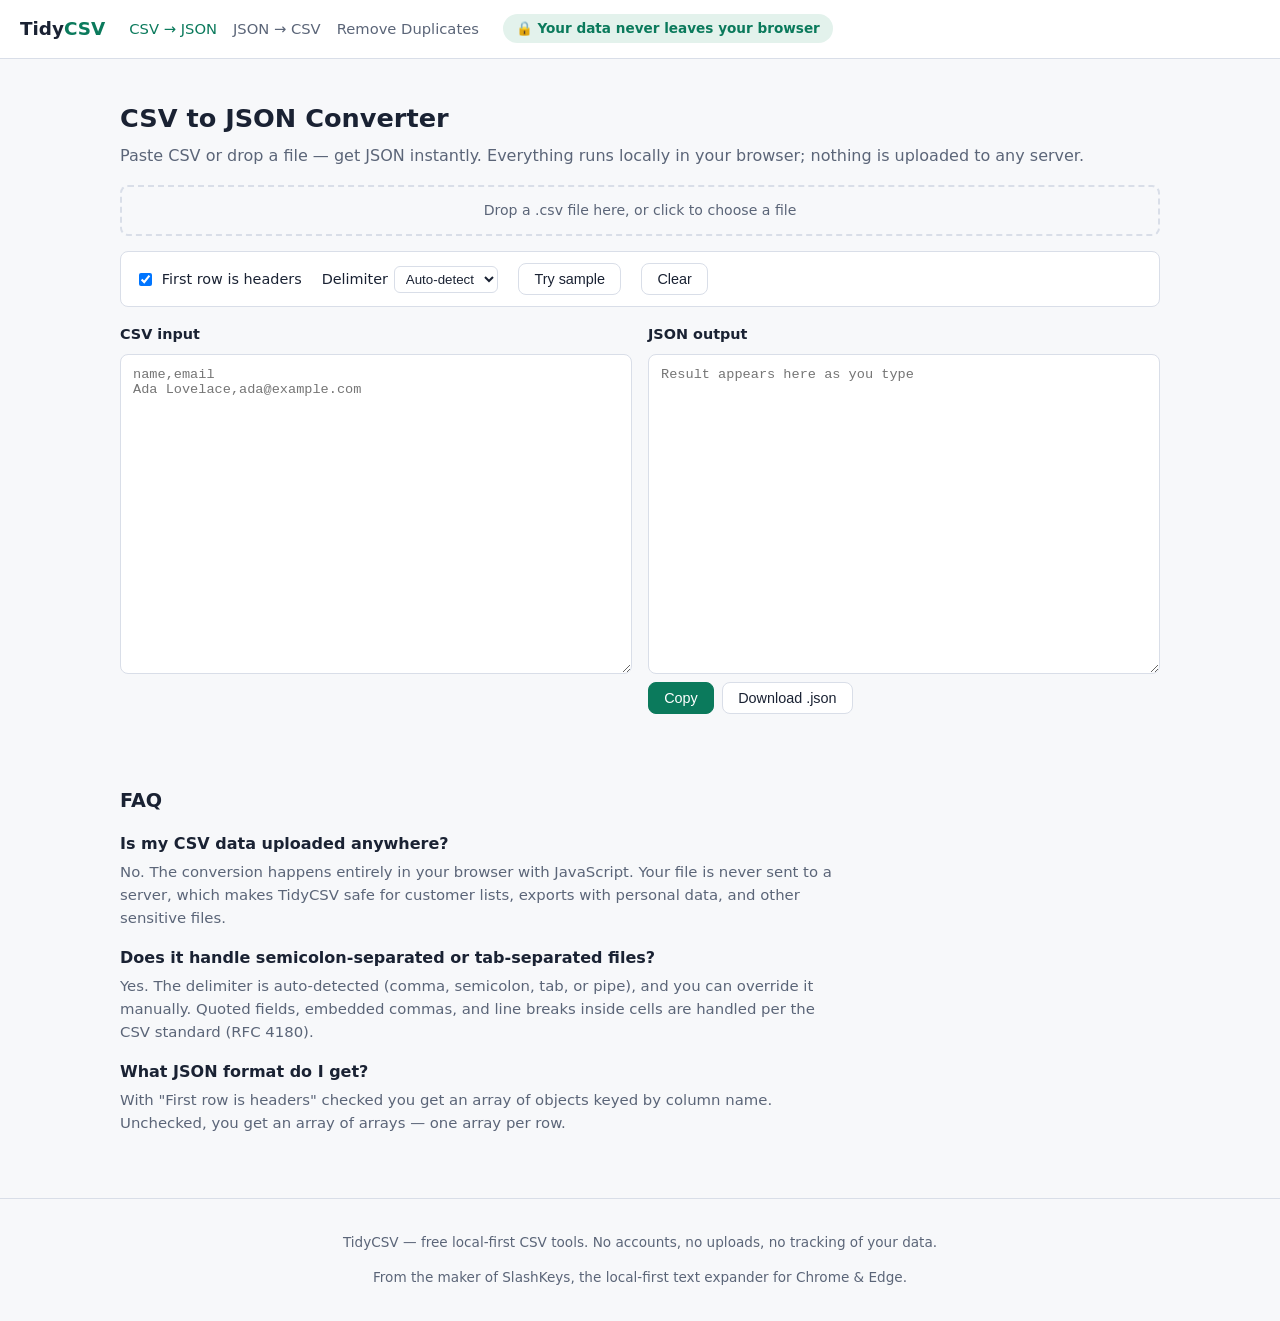
==== csv-to-json.html @ a121c7a7 "TidyCSV v0.1.0 — local-first CSV tools (CSV→JSON, JSON→CSV, dedupe) Static site, zero dependencies, " ====
<!DOCTYPE html>
<html lang="en">
<head>
  <meta charset="utf-8">
  <meta name="viewport" content="width=device-width, initial-scale=1">
  <title>CSV to JSON Converter — Free, No Upload | TidyCSV</title>
  <meta name="description" content="Convert CSV to JSON instantly in your browser. Free, no signup, no upload — your data never leaves your device. Handles quoted fields, semicolons, and tabs.">
  <link rel="stylesheet" href="styles.css">
</head>
<body>
  <header class="site">
    <a class="logo" href="index.html">Tidy<span>CSV</span></a>
    <nav>
      <a href="csv-to-json.html" class="active">CSV → JSON</a>
      <a href="json-to-csv.html">JSON → CSV</a>
      <a href="dedupe-csv.html">Remove Duplicates</a>
    </nav>
    <span class="privacy-badge">🔒 Your data never leaves your browser</span>
  </header>

  <main>
    <h1>CSV to JSON Converter</h1>
    <p class="tagline">Paste CSV or drop a file — get JSON instantly. Everything runs locally in your browser; nothing is uploaded to any server.</p>

    <div id="dropzone">Drop a .csv file here, or click to choose a file</div>
    <input type="file" id="file-picker" accept=".csv,.tsv,.txt" hidden>

    <div class="options">
      <label><input type="checkbox" data-opt="headers" checked> First row is headers</label>
      <label>Delimiter
        <select data-opt="delimiter">
          <option value="">Auto-detect</option>
          <option value=",">Comma</option>
          <option value=";">Semicolon</option>
          <option value="\t">Tab</option>
          <option value="|">Pipe</option>
        </select>
      </label>
      <button class="btn" id="sample">Try sample</button>
      <button class="btn" id="clear">Clear</button>
    </div>

    <div class="panes">
      <div class="pane">
        <label for="input">CSV input</label>
        <textarea id="input" spellcheck="false" placeholder="name,email&#10;Ada Lovelace,ada@example.com"></textarea>
      </div>
      <div class="pane">
        <label for="output">JSON output</label>
        <textarea id="output" spellcheck="false" readonly placeholder="Result appears here as you type"></textarea>
        <div class="btn-row">
          <button class="btn primary" id="copy">Copy</button>
          <button class="btn" id="download">Download .json</button>
        </div>
      </div>
    </div>
    <div id="status" class="status"></div>

    <section class="faq">
      <h2>FAQ</h2>
      <h3>Is my CSV data uploaded anywhere?</h3>
      <p>No. The conversion happens entirely in your browser with JavaScript. Your file is never sent to a server, which makes TidyCSV safe for customer lists, exports with personal data, and other sensitive files.</p>
      <h3>Does it handle semicolon-separated or tab-separated files?</h3>
      <p>Yes. The delimiter is auto-detected (comma, semicolon, tab, or pipe), and you can override it manually. Quoted fields, embedded commas, and line breaks inside cells are handled per the CSV standard (RFC 4180).</p>
      <h3>What JSON format do I get?</h3>
      <p>With "First row is headers" checked you get an array of objects keyed by column name. Unchecked, you get an array of arrays — one array per row.</p>
    </section>
  </main>

  <footer class="site">
    <p>TidyCSV — free local-first CSV tools. No accounts, no uploads, no tracking of your data.</p>
    <p>From the maker of SlashKeys, the local-first text expander for Chrome &amp; Edge.</p>
  </footer>

  <script src="src/csv.js"></script>
  <script>
    window.TOOL = {
      downloadName: 'converted.json',
      sample: 'name,email,city\n"Lovelace, Ada",ada@example.com,London\nGrace Hopper,grace@example.com,"New York"\nKatherine Johnson,kj@example.com,Hampton',
      run: function (text, opts) {
        var data = TidyCSV.csvToJson(text, {
          headers: opts.headers,
          delimiter: opts.delimiter
        });
        var rows = data.length;
        return {
          output: JSON.stringify(data, null, 2),
          message: rows + ' row' + (rows === 1 ? '' : 's') + ' converted.'
        };
      }
    };
  </script>
  <script src="src/app.js"></script>
</body>
</html>
---- styles.css ----
:root {
  --bg: #f7f8fa;
  --surface: #ffffff;
  --text: #1a2233;
  --muted: #5b6578;
  --border: #d9dee8;
  --accent: #0b7a5c;
  --accent-soft: #e3f2ec;
  --error: #b3382c;
  --mono: ui-monospace, "Cascadia Code", Consolas, Menlo, monospace;
}
@media (prefers-color-scheme: dark) {
  :root {
    --bg: #12161f;
    --surface: #1a2029;
    --text: #e8ecf3;
    --muted: #9aa4b5;
    --border: #313a48;
    --accent: #34c393;
    --accent-soft: #17342a;
    --error: #e07268;
  }
}

* { box-sizing: border-box; }
body {
  margin: 0;
  font: 16px/1.55 system-ui, "Segoe UI", sans-serif;
  background: var(--bg);
  color: var(--text);
}
a { color: var(--accent); }

header.site {
  display: flex;
  align-items: center;
  gap: 1.5rem;
  padding: 0.9rem 1.25rem;
  border-bottom: 1px solid var(--border);
  background: var(--surface);
  flex-wrap: wrap;
}
header.site .logo {
  font-weight: 700;
  font-size: 1.15rem;
  color: var(--text);
  text-decoration: none;
}
header.site .logo span { color: var(--accent); }
header.site nav { display: flex; gap: 1rem; flex-wrap: wrap; }
header.site nav a {
  color: var(--muted);
  text-decoration: none;
  font-size: 0.92rem;
}
header.site nav a:hover, header.site nav a.active { color: var(--accent); }

main { max-width: 1080px; margin: 0 auto; padding: 1.5rem 1.25rem 3rem; }

.privacy-badge {
  display: inline-flex;
  align-items: center;
  gap: 0.4rem;
  background: var(--accent-soft);
  color: var(--accent);
  border-radius: 999px;
  padding: 0.25rem 0.8rem;
  font-size: 0.85rem;
  font-weight: 600;
}

h1 { font-size: 1.6rem; margin: 1rem 0 0.35rem; }
p.tagline { color: var(--muted); margin-top: 0; }

.tool-grid {
  display: grid;
  grid-template-columns: repeat(auto-fill, minmax(250px, 1fr));
  gap: 1rem;
  margin-top: 1.5rem;
}
.tool-card {
  display: block;
  background: var(--surface);
  border: 1px solid var(--border);
  border-radius: 10px;
  padding: 1.1rem 1.2rem;
  text-decoration: none;
  color: var(--text);
  transition: border-color 0.15s;
}
.tool-card:hover { border-color: var(--accent); }
.tool-card h2 { margin: 0 0 0.3rem; font-size: 1.05rem; }
.tool-card p { margin: 0; color: var(--muted); font-size: 0.9rem; }

.panes {
  display: grid;
  grid-template-columns: 1fr 1fr;
  gap: 1rem;
  margin-top: 1rem;
}
@media (max-width: 760px) { .panes { grid-template-columns: 1fr; } }
.pane { display: flex; flex-direction: column; gap: 0.5rem; }
.pane label { font-weight: 600; font-size: 0.9rem; }
textarea {
  width: 100%;
  min-height: 320px;
  resize: vertical;
  padding: 0.75rem;
  border: 1px solid var(--border);
  border-radius: 8px;
  background: var(--surface);
  color: var(--text);
  font-family: var(--mono);
  font-size: 0.85rem;
}
textarea:focus { outline: 2px solid var(--accent); outline-offset: -1px; }

.options {
  display: flex;
  align-items: center;
  gap: 1.25rem;
  flex-wrap: wrap;
  margin-top: 0.9rem;
  padding: 0.7rem 0.9rem;
  background: var(--surface);
  border: 1px solid var(--border);
  border-radius: 8px;
  font-size: 0.9rem;
}
.options label { display: inline-flex; align-items: center; gap: 0.4rem; }
.options select {
  padding: 0.25rem 0.4rem;
  border-radius: 6px;
  border: 1px solid var(--border);
  background: var(--surface);
  color: var(--text);
}

.btn {
  padding: 0.45rem 0.95rem;
  border-radius: 8px;
  border: 1px solid var(--border);
  background: var(--surface);
  color: var(--text);
  font-size: 0.9rem;
  cursor: pointer;
}
.btn:hover { border-color: var(--accent); color: var(--accent); }
.btn.primary {
  background: var(--accent);
  border-color: var(--accent);
  color: #fff;
}
.btn.primary:hover { filter: brightness(1.08); color: #fff; }
.btn-row { display: flex; gap: 0.5rem; }

#dropzone {
  border: 2px dashed var(--border);
  border-radius: 8px;
  padding: 0.8rem;
  text-align: center;
  color: var(--muted);
  font-size: 0.88rem;
  cursor: pointer;
  transition: border-color 0.15s, background 0.15s;
}
#dropzone.dragging, #dropzone:hover { border-color: var(--accent); background: var(--accent-soft); }

.status { min-height: 1.4rem; font-size: 0.88rem; color: var(--muted); margin-top: 0.6rem; }
.status.ok { color: var(--accent); }
.status.error { color: var(--error); }

section.faq { margin-top: 2.5rem; max-width: 720px; }
section.faq h2 { font-size: 1.2rem; }
section.faq h3 { font-size: 1rem; margin-bottom: 0.25rem; }
section.faq p { color: var(--muted); margin-top: 0; font-size: 0.93rem; }

footer.site {
  border-top: 1px solid var(--border);
  padding: 1.25rem;
  text-align: center;
  color: var(--muted);
  font-size: 0.85rem;
}
footer.site a { color: var(--muted); }
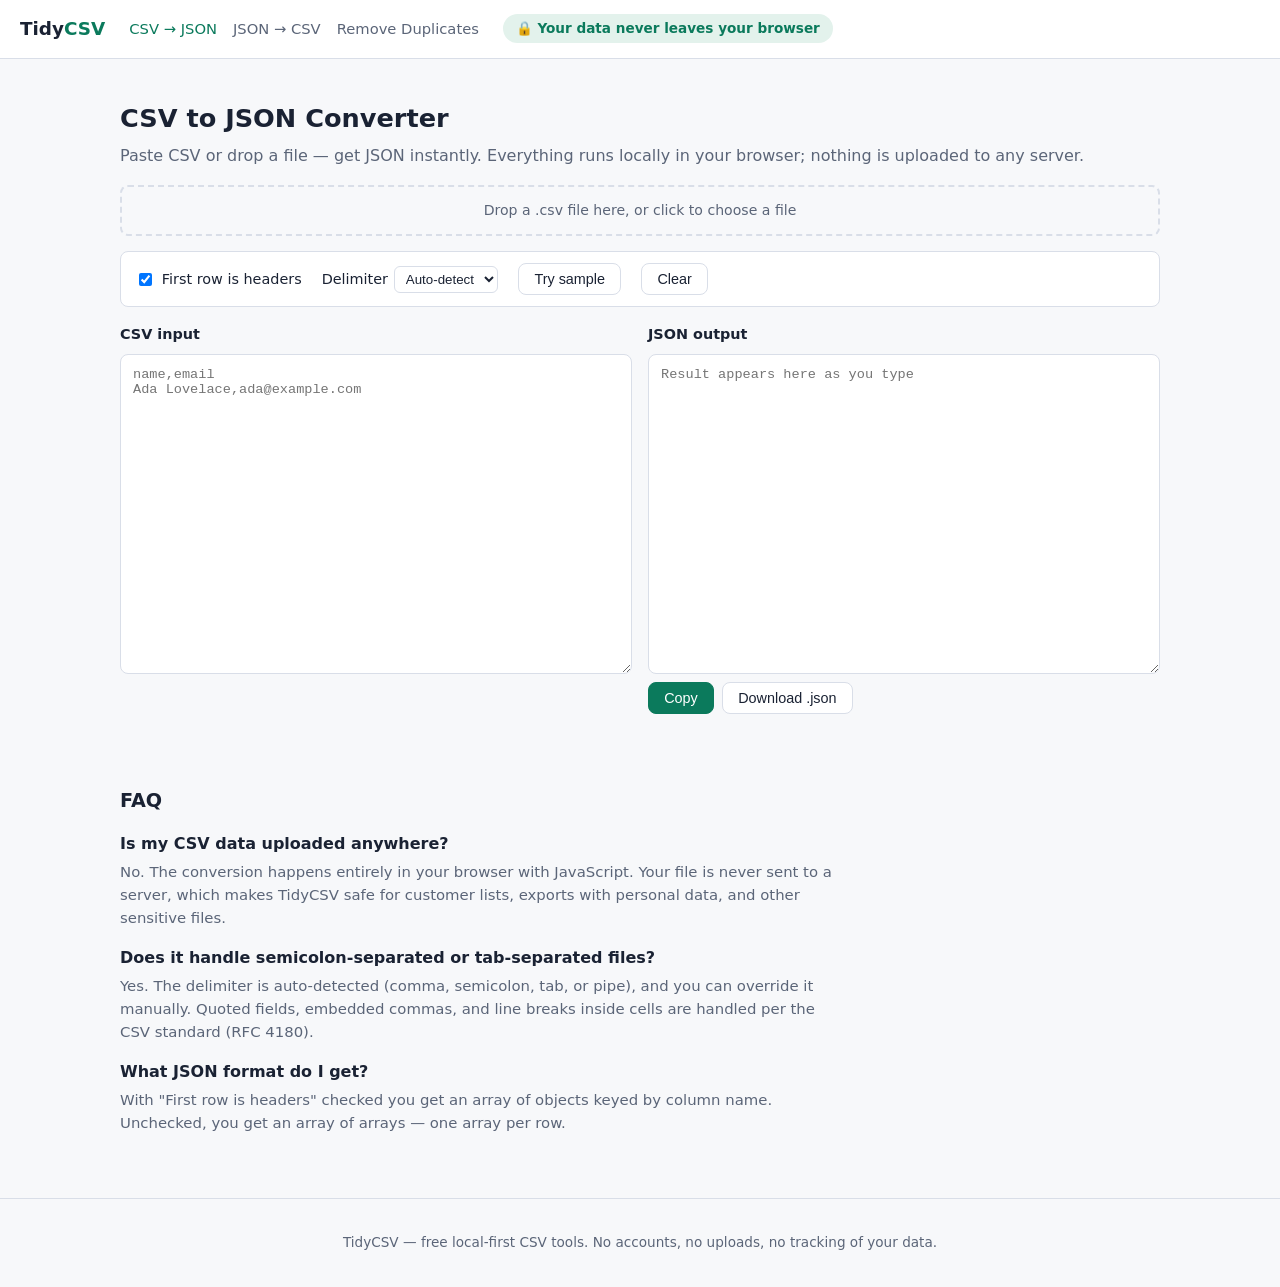
==== commit ce36e010: "Remove SlashKeys cross-promotion — TidyCSV stands on its own Co-Authored-By: Claude Fable 5 <noreply" ====
--- a/csv-to-json.html
+++ b/csv-to-json.html
@@ -69,7 +69,6 @@
 
   <footer class="site">
     <p>TidyCSV — free local-first CSV tools. No accounts, no uploads, no tracking of your data.</p>
-    <p>From the maker of SlashKeys, the local-first text expander for Chrome &amp; Edge.</p>
   </footer>
 
   <script src="src/csv.js"></script>
